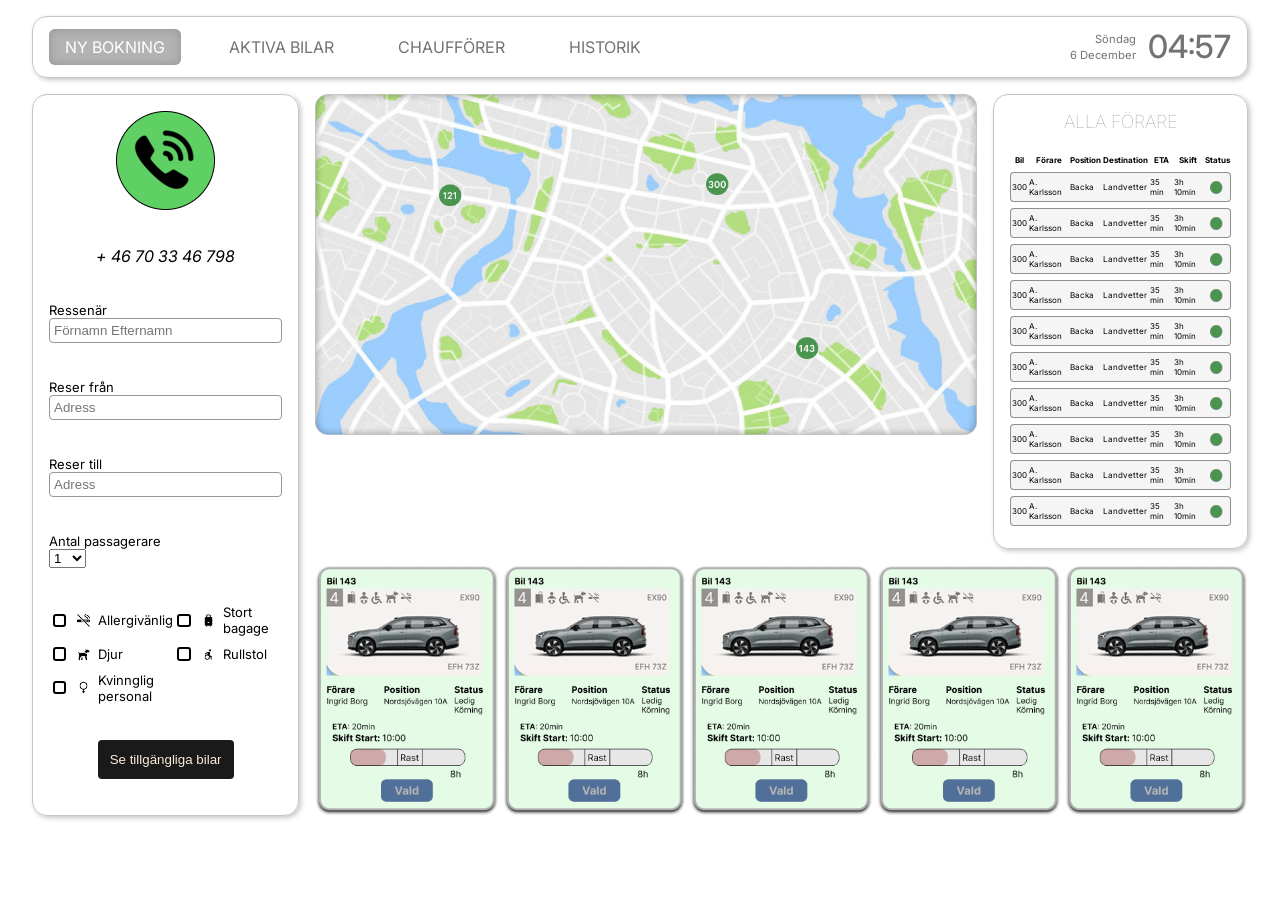
==== index.html @ ae2ad1db "first commit" ====
<!DOCTYPE html>
<html lang="sv">


<head>
    <meta charset="UTF-8">
    <meta name="viewport" content="width=device-width, initial-scale=1.0">

    <script src="script.js" defer></script>
    <link rel="stylesheet" href="style.css">
    <link href="https://fonts.googleapis.com/css2?family=Inter:wght@400;600&display=swap" rel="stylesheet">

    <title>Lion Taxi</title>
</head>

<body>

    <div id="menu-bar" class="box--small">
        <div class="sites">
            <a href="index.html" class="button-active">Ny bokning</a>
            <a href="???.html" class="button">Aktiva bilar</a>
            <a href="???.html" class="button">Chaufförer</a>
            <a href="???.html" class="button">Historik</a>
        </div>
        <div id="date-and-time">
            <div id="date-block">
                <div id="day"></div>
                <div id="date"></div>
            </div>
            <div id="clock"></div>
        </div>
    </div>
    <div id="site">
        <div id="form" class="box">
            <img src="assets/Frame 48.png">
            <i>+ 46 70 33 46 798</i>
            <label>Ressenär <input type="text" name="name" placeholder="Förnamn Efternamn"></label>
            <label>Reser från <input type="text" name="name" placeholder="Adress"></label>
            <label>Reser till <input type="text" name="name" placeholder="Adress"></label>

            <label>
                Antal passagerare<br>
                <select name="nr of passangers">
                    <option value="1">1</option>
                    <option value="2">2</option>
                    <option value="3">3</option>
                    <option value="4">4</option>
                    <option value="5">5</option>
                    <option value="6">6</option>
                    <option value="7">7</option>
                    <option value="8">8</option>
                    <option value="9">9</option>
                    <option value="10">10</option>
                </select>
            </label>

            <div class="checkbox-group">

                <label>
                    <input type="checkbox" name="preferences" value="allergie-friendly">
                    <img src="assets/No Smoking.png">Allergivänlig
                </label>

                <label>
                    <input type="checkbox" name="preferences" value="large-carry-on">
                    <img src="assets/Carry On Bag.png">Stort bagage
                </label>

                <label>
                    <input type="checkbox" name="preferences" value="animal-friendly">
                    <img src="assets/Dog.png">Djur
                </label>

                <label>
                    <input type="checkbox" name="preferences" value="assistive-technology">
                    <img src="assets/Assistive Technology.png">Rullstol
                </label>

                <label>
                    <input type="checkbox" name="preferences" value="female-staff">
                    <img src="assets/Female.png"> Kvinnglig personal
                </label>

            </div>

            <input type="submit" value="Se tillgängliga bilar">

        </div>
        <div id="info">
            <div id="map-and-all-drivers">
                <picture id="map"><img src="assets/Frame 106.png"></picture>
                <div id="all-drivers" class="box">
                    <h1>Alla förare</h1>
                    <table>
                        <tr>
                            <th>Bil</th>
                            <th>Förare</th>
                            <th>Position</th>
                            <th>Destination</th>
                            <th>ETA</th>
                            <th>Skift</th>
                            <th>Status</th>
                        </tr>
                        <tr>
                            <td>300</td>
                            <td>A. Karlsson</td>
                            <td>Backa</td>
                            <td>Landvetter</td>
                            <td>35 min</td>
                            <td>3h 10min</td>
                            <td><img src="assets/Ellipse 1.png"></td>
                        </tr>
                        <tr>
                            <td>300</td>
                            <td>A. Karlsson</td>
                            <td>Backa</td>
                            <td>Landvetter</td>
                            <td>35 min</td>
                            <td>3h 10min</td>
                            <td><img src="assets/Ellipse 1.png"></td>
                        </tr>
                        <tr>
                            <td>300</td>
                            <td>A. Karlsson</td>
                            <td>Backa</td>
                            <td>Landvetter</td>
                            <td>35 min</td>
                            <td>3h 10min</td>
                            <td><img src="assets/Ellipse 1.png"></td>
                        </tr>
                        <tr>
                            <td>300</td>
                            <td>A. Karlsson</td>
                            <td>Backa</td>
                            <td>Landvetter</td>
                            <td>35 min</td>
                            <td>3h 10min</td>
                            <td><img src="assets/Ellipse 1.png"></td>
                        </tr>
                        <tr>
                            <td>300</td>
                            <td>A. Karlsson</td>
                            <td>Backa</td>
                            <td>Landvetter</td>
                            <td>35 min</td>
                            <td>3h 10min</td>
                            <td><img src="assets/Ellipse 1.png"></td>
                        </tr>
                        <tr>
                            <td>300</td>
                            <td>A. Karlsson</td>
                            <td>Backa</td>
                            <td>Landvetter</td>
                            <td>35 min</td>
                            <td>3h 10min</td>
                            <td><img src="assets/Ellipse 1.png"></td>
                        </tr>
                        <tr>
                            <td>300</td>
                            <td>A. Karlsson</td>
                            <td>Backa</td>
                            <td>Landvetter</td>
                            <td>35 min</td>
                            <td>3h 10min</td>
                            <td><img src="assets/Ellipse 1.png"></td>
                        </tr>
                        <tr>
                            <td>300</td>
                            <td>A. Karlsson</td>
                            <td>Backa</td>
                            <td>Landvetter</td>
                            <td>35 min</td>
                            <td>3h 10min</td>
                            <td><img src="assets/Ellipse 1.png"></td>
                        </tr>
                        <tr>
                            <td>300</td>
                            <td>A. Karlsson</td>
                            <td>Backa</td>
                            <td>Landvetter</td>
                            <td>35 min</td>
                            <td>3h 10min</td>
                            <td><img src="assets/Ellipse 1.png"></td>
                        </tr>
                        <tr>
                            <td>300</td>
                            <td>A. Karlsson</td>
                            <td>Backa</td>
                            <td>Landvetter</td>
                            <td>35 min</td>
                            <td>3h 10min</td>
                            <td><img src="assets/Ellipse 1.png"></td>
                        </tr>
                    </table>
                </div>
            </div>
            <div id="drivers"><img src="assets/orginal.png">
                <img src="assets/orginal.png">
                <img src="assets/orginal.png">
                <img src="assets/orginal.png">
                <img src="assets/orginal.png">
            </div>
        </div>
    </div>

</body>
---- style.css ----
html {
    font-family: 'inter';
}

body {
    margin: 1rem 2rem;
    display: flex;
    flex-direction: column;
    gap: 1rem;
}

* {
    box-sizing: border-box;
}

.box {
    display: flex;
    gap: 1rem;
    padding: 1rem;
    align-items: flex-start;
    border: 1px solid rgb(198, 198, 198);
    border-radius: 15px;
    box-shadow: 2px 2px 5px rgb(198, 198, 198);
}

.box--small {
    display: flex;
    gap: 1rem;
    padding: 0.5rem 1rem;
    align-items: flex-start;
    border: 1px solid rgb(198, 198, 198);
    border-radius: 15px;
    box-shadow: 2px 2px 5px rgb(198, 198, 198);
}

#menu-bar {
    display: flex;
    justify-content: space-between;
    align-items: center;
    padding: 0.75rem 1rem;
    gap: 1rem;
}


#date-and-time {
    display: flex;
    align-items: center;
    gap: 0.35rem;
    margin-left: auto;
    white-space: nowrap;
}

#date-block {
    display: flex;
    flex-direction: column;
    align-items: flex-end;
    justify-content: center;
    line-height: 1.1;
    gap:0.2rem;
}

#day,
#date {
    font-size: 0.7rem;
    color: rgb(115, 115, 115);
    margin: 0;
    padding: 0;
}

#clock {
    font-size: 2rem;
    line-height: 1;
    font-weight: 500;
    color: rgb(115, 115, 115);
    margin-left: 0.4rem;
}

.sites {
    display: flex;
    gap: 2rem;
}

.sites a {
    text-decoration: none;
    color: rgb(115, 115, 115);
    text-transform: uppercase;
}

.sites a.button-active {
    color: #ffffff;
}

.button {
    display: inline-block;
    /* viktigt */
    padding: 0.5rem 1rem;
    border-radius: 6px;
    background: #ffffff;
}

.button-active {
    display: inline-block;
    /* viktigt */
    padding: 0.5rem 1rem;
    border-radius: 6px;
    background: #B3B3B3;
    box-shadow: inset 0 0 10px rgba(115, 115, 115, 0.51);
}

.button-active:hover,
.button:hover {
    background: #ddd;
}

.button-active:active,
.button:active {
    transform: scale(0.98);
}



h1 {
    text-transform: uppercase;
    font-weight: lighter;
    font-size: large;
    color: rgb(150, 150, 150);
}

#site {
    display: flex;
    gap: 1rem;
    align-items: stretch;
}

#form {
    flex: 1;
    justify-content: center;
    display: grid;
    min-width: 0;
}

#form img,
#form i,
#form input[type="submit"] {
    justify-self: center;
}

#form input[type="text"] {
    width: 100%;
    border-radius: 4px;
    border: 1px solid rgb(150, 150, 150);
    padding: 0.25rem;
}

#form input[type="submit"] {
    width: max-content;
    padding: 0.75rem;
    border-radius: 4px;
    border: 0;
    background-color: rgb(26, 26, 26);
    color: antiquewhite;
}

#form label {

    font-size: small;
}

.checkbox-group {
    display: grid;
    grid-template-columns: 1fr 1fr;
    /* two columns */
    gap: 0.5rem 0rem;
    /* row gap / column gap */
    border: 0;
    padding: 0;
    margin: 0;
    min-inline-size: 0;
}

.checkbox-group label {
    display: flex;
    align-items: center;
    gap: 0.5rem;
    margin: 0;
    font-size: small;
}

.checkbox-group label img {
    height: 1em;
    width: auto;
    display: block;
}

.checkbox-group input[type="checkbox"] {
    appearance: none;
    flex: 0 0 1em;
    width: 1em;
    height: 1em;
    border: 2px solid black;
    border-radius: 3px;
    background: white;
    cursor: pointer;
    display: inline-grid;
    place-content: center;
}

/* hover (okryssad) */
.checkbox-group input[type="checkbox"]:hover {
    background: lightgrey;
}

/* ikryssad */
.checkbox-group input[type="checkbox"]:checked {
    background: white;
    border: 2px solid black;
}

/* hover + ikryssad */
.checkbox-group input[type="checkbox"]:checked:hover {
    background: lightgrey;
}

/* själva bocken */
.checkbox-group input[type="checkbox"]::before {
    content: "";
    width: 0.60em;
    height: 0.60em;
    transform: scale(0);
    transition: transform 0.1s ease-in-out;
    background: black;
    clip-path: polygon(14% 44%, 0 65%, 50% 100%,
            100% 16%, 80% 0, 43% 62%);
}

/* visa bocken när checked */
.checkbox-group input[type="checkbox"]:checked::before {
    transform: scale(1);
}

#info {
    flex: 4;
    min-width: 0;
    display: flex;
    flex-direction: column;
    gap: 1rem;
}

#map-and-all-drivers {
    display: flex;
    gap: 1rem;
    min-width: 0;
}

#map {
    flex: 3;
    min-width: 0;
}

#map img {
    display: block;
    width: 100%;
    height: auto;
}

#all-drivers {
    flex: 1;
    min-width: 0;
    display: grid;
}

#all-drivers h1 {
    justify-self: center;
    margin: 0;
}

table {
    font-size: 8px;
    border-spacing: 0 6px;
    margin-top: 0;
    margin-bottom: 0;
}

td:first-child {
    border-left: 1px solid rgb(144, 144, 144);
    border-top-left-radius: 4px;
    border-bottom-left-radius: 4px;
}

td:last-child {
    border-right: 1px solid rgb(144, 144, 144);
    border-top-right-radius: 4px;
    border-bottom-right-radius: 4px;
}

td {
    border-top: 1px solid rgb(144, 144, 144);
    border-bottom: 1px solid rgb(144, 144, 144);
    background-color: rgb(245, 245, 245);
    padding-top: 0.25rem;
    padding-bottom: 0.25rem;
}

td img {
    display: block;
    margin: 0 auto;
}

#drivers {
    display: grid;
    grid-template-columns: repeat(5, 1fr);
    gap: 0.25rem;
}

#drivers img {
    width: 100%;
    height: auto;
    display: block;
}

@media (max-width: 1200px) {
    .checkbox-group {
        grid-template-columns: 1fr;
    }
}
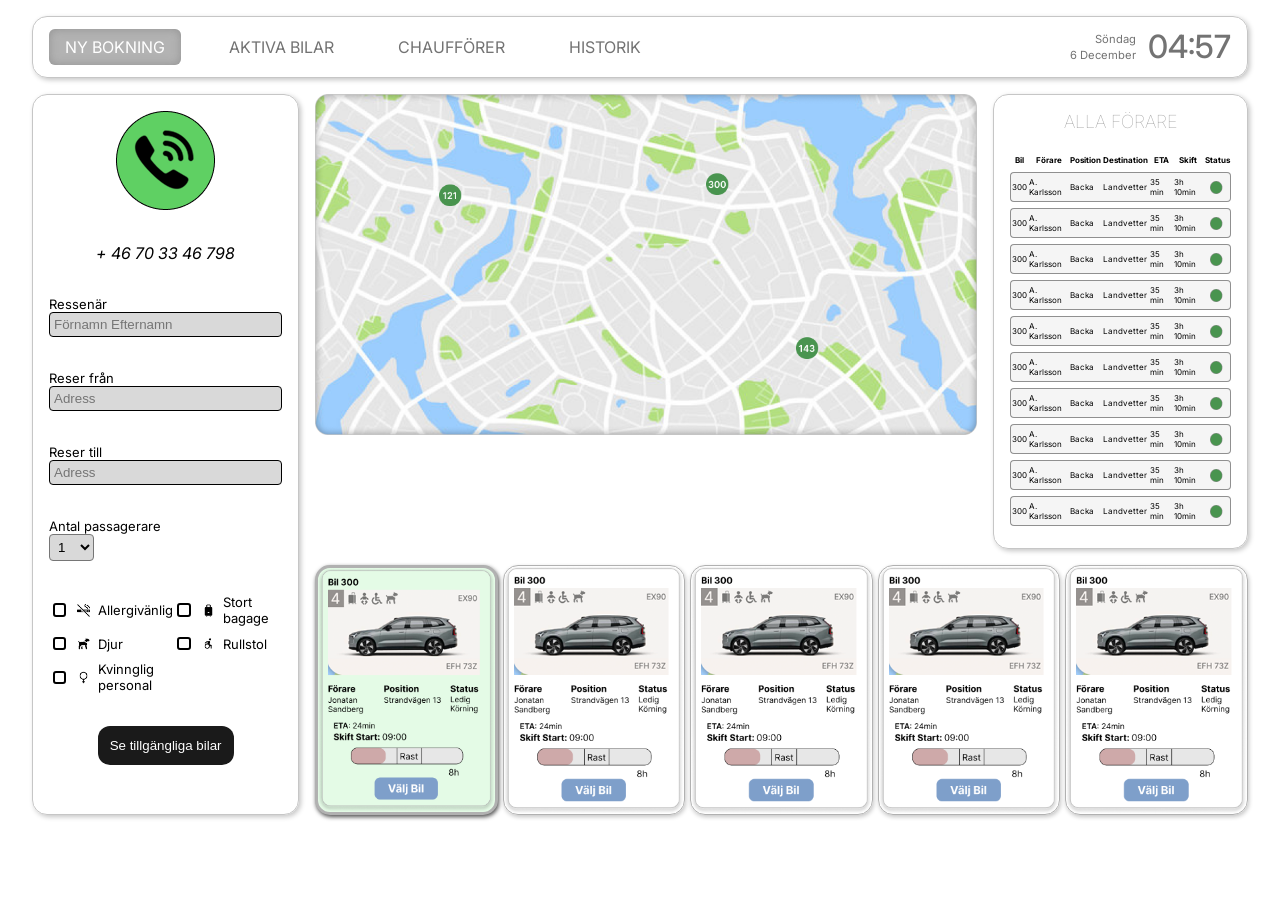
==== commit f7fcd803: "small changes" ====
--- a/index.html
+++ b/index.html
@@ -194,11 +194,12 @@
                     </table>
                 </div>
             </div>
-            <div id="drivers"><img src="assets/orginal.png">
-                <img src="assets/orginal.png">
-                <img src="assets/orginal.png">
-                <img src="assets/orginal.png">
-                <img src="assets/orginal.png">
+            <div id="drivers">
+                <div class="box--car--selected"><img src="assets/Frame 68.png"></div>
+                <div class="box--car"><img src="assets/Frame 68.png"></div>
+                <div class="box--car"><img src="assets/Frame 68.png"></div>
+                <div class="box--car"><img src="assets/Frame 68.png"></div>
+                <div class="box--car"><img src="assets/Frame 68.png"></div>
             </div>
         </div>
     </div>
--- a/style.css
+++ b/style.css
@@ -31,6 +31,31 @@
     border: 1px solid rgb(198, 198, 198);
     border-radius: 15px;
     box-shadow: 2px 2px 5px rgb(198, 198, 198);
+}
+
+.box--car {
+        display: flex;
+    gap: 1rem;
+    border:1px solid rgb(177, 177, 177);
+    border-radius: 15px;
+        box-shadow: 1px 2px 4px rgb(198, 198, 198);
+}
+
+.box--car:hover {
+        display: flex;
+    gap: 1rem;
+    border:1px solid rgb(177, 177, 177);
+    border-radius: 15px;
+        box-shadow: 1px 2px 4px rgb(78, 78, 78);
+}
+
+.box--car--selected {
+            display: flex;
+    gap: 1rem;
+    border:3px solid rgb(177, 177, 177);
+    border-radius: 15px;
+    background-color: rgba(228, 251, 230, 1);
+        box-shadow: 1px 2px 4px rgb(78, 78, 78);
 }
 
 #menu-bar {
@@ -137,7 +162,15 @@
     justify-content: center;
     display: grid;
     min-width: 0;
-}
+    gap: 0rem;
+    align-items: flex-start;
+}
+
+#form > * {
+    margin: 0;
+}
+
+
 
 #form img,
 #form i,
@@ -148,30 +181,34 @@
 #form input[type="text"] {
     width: 100%;
     border-radius: 4px;
-    border: 1px solid rgb(150, 150, 150);
+    border: 1px solid rgb(0, 0, 0);
     padding: 0.25rem;
+    background-color: rgba(217, 217, 217, 1);
 }
 
 #form input[type="submit"] {
     width: max-content;
     padding: 0.75rem;
-    border-radius: 4px;
+    border-radius: 12px;
     border: 0;
     background-color: rgb(26, 26, 26);
-    color: antiquewhite;
+    color: rgb(255, 255, 255);
 }
 
 #form label {
-
     font-size: small;
+}
+
+#form label select {
+    background-color: rgba(217, 217, 217, 1);
+    border-radius: 4px;
+    padding: 0.25rem;
 }
 
 .checkbox-group {
     display: grid;
-    grid-template-columns: 1fr 1fr;
-    /* two columns */
-    gap: 0.5rem 0rem;
-    /* row gap / column gap */
+    grid-template-columns: 1fr 1fr;   /* two columns */
+    gap: 0.5rem 0rem;    /* row gap / column gap */
     border: 0;
     padding: 0;
     margin: 0;
@@ -205,23 +242,19 @@
     place-content: center;
 }
 
-/* hover (okryssad) */
 .checkbox-group input[type="checkbox"]:hover {
     background: lightgrey;
 }
 
-/* ikryssad */
 .checkbox-group input[type="checkbox"]:checked {
     background: white;
     border: 2px solid black;
 }
 
-/* hover + ikryssad */
 .checkbox-group input[type="checkbox"]:checked:hover {
     background: lightgrey;
 }
 
-/* själva bocken */
 .checkbox-group input[type="checkbox"]::before {
     content: "";
     width: 0.60em;
@@ -233,7 +266,6 @@
             100% 16%, 80% 0, 43% 62%);
 }
 
-/* visa bocken när checked */
 .checkbox-group input[type="checkbox"]:checked::before {
     transform: scale(1);
 }
@@ -309,7 +341,9 @@
 #drivers {
     display: grid;
     grid-template-columns: repeat(5, 1fr);
-    gap: 0.25rem;
+    gap: 0.3rem;
+    margin: 0;
+    
 }
 
 #drivers img {
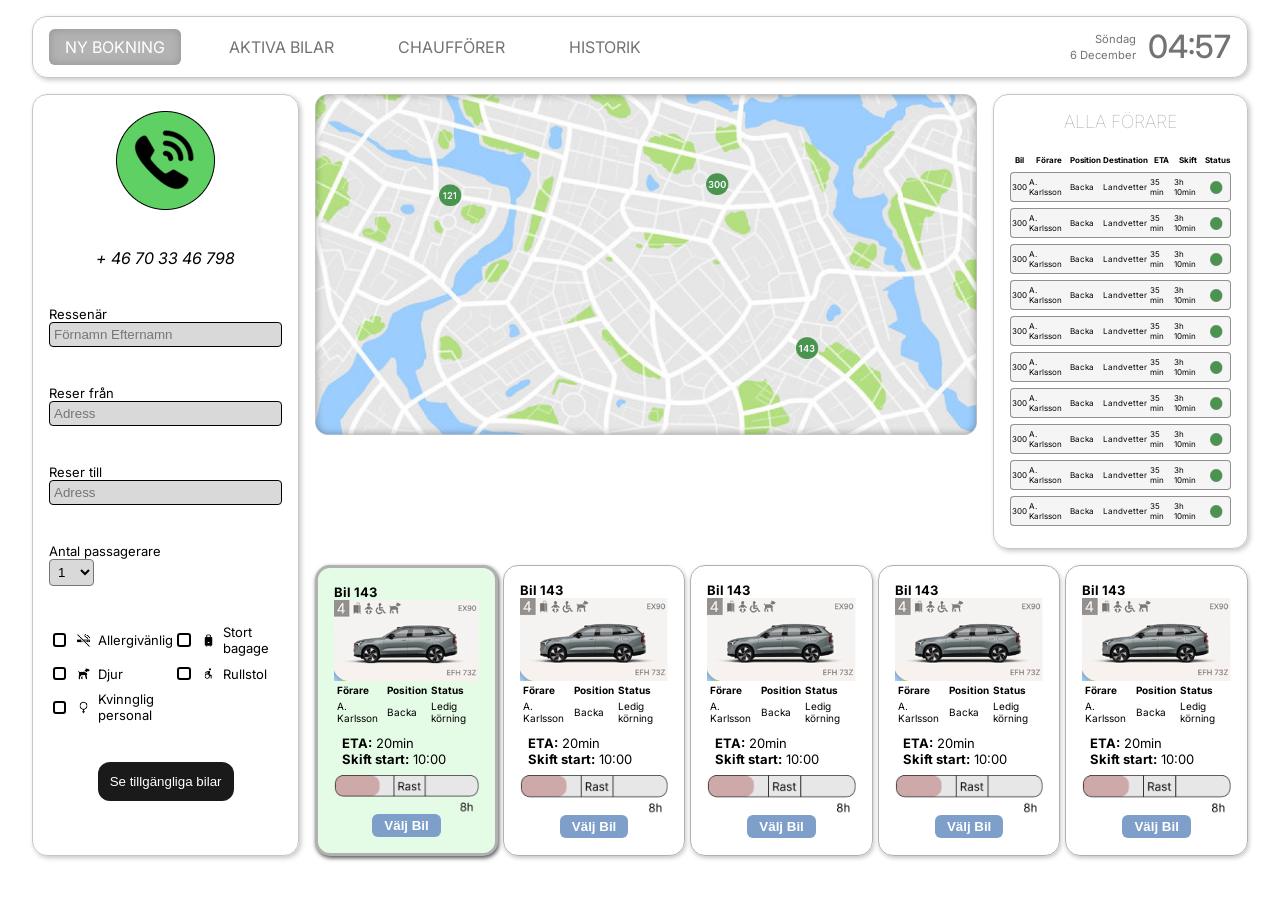
==== commit 15cff04f: "first almost good looking commit" ====
--- a/index.html
+++ b/index.html
@@ -34,9 +34,9 @@
         <div id="form" class="box">
             <img src="assets/Frame 48.png">
             <i>+ 46 70 33 46 798</i>
-            <label>Ressenär <input type="text" name="name" placeholder="Förnamn Efternamn"></label>
-            <label>Reser från <input type="text" name="name" placeholder="Adress"></label>
-            <label>Reser till <input type="text" name="name" placeholder="Adress"></label>
+            <label>Ressenär<br> <input type="text" name="name" placeholder="Förnamn Efternamn"></label>
+            <label>Reser från<br> <input type="text" name="name" placeholder="Adress"></label>
+            <label>Reser till<br> <input type="text" name="name" placeholder="Adress"></label>
 
             <label>
                 Antal passagerare<br>
@@ -195,11 +195,128 @@
                 </div>
             </div>
             <div id="drivers">
-                <div class="box--car--selected"><img src="assets/Frame 68.png"></div>
-                <div class="box--car"><img src="assets/Frame 68.png"></div>
-                <div class="box--car"><img src="assets/Frame 68.png"></div>
-                <div class="box--car"><img src="assets/Frame 68.png"></div>
-                <div class="box--car"><img src="assets/Frame 68.png"></div>
+                <div class="box--car--selected">
+
+                    <p><b>Bil 143</b></p>
+                    <img src="assets/Vector.png">
+                    <table>
+                        <tr>
+
+                            <th>Förare</th>
+                            <th>Position</th>
+                            <th>Status</th>
+                        </tr>
+                        <tr>
+
+                            <td>A. Karlsson</td>
+                            <td>Backa</td>
+                            <td>Ledig körning</td>
+                        </tr>
+                    </table>
+                    <div class="driver-info">
+                        <p><b>ETA:</b> 20min</p>
+                        <p><b>Skift start:</b> 10:00</p>
+                    </div>
+                    <img src="assets/Frame 88.png">
+                    <input type="submit" value="Välj Bil">
+                </div>
+                <div class="box--car">
+                    <p><b>Bil 143</b></p>
+                    <img src="assets/Vector.png">
+                    <table>
+                        <tr>
+
+                            <th>Förare</th>
+                            <th>Position</th>
+                            <th>Status</th>
+                        </tr>
+                        <tr>
+
+                            <td>A. Karlsson</td>
+                            <td>Backa</td>
+                            <td>Ledig körning</td>
+                        </tr>
+                    </table>
+                    <div class="driver-info">
+                        <p><b>ETA:</b> 20min</p>
+                        <p><b>Skift start:</b> 10:00</p>
+                    </div>
+                    <img src="assets/Frame 88.png">
+                    <input type="submit" value="Välj Bil">
+
+                </div>
+                <div class="box--car">
+                    <p><b>Bil 143</b></p>
+                    <img src="assets/Vector.png">
+                    <table>
+                        <tr>
+
+                            <th>Förare</th>
+                            <th>Position</th>
+                            <th>Status</th>
+                        </tr>
+                        <tr>
+
+                            <td>A. Karlsson</td>
+                            <td>Backa</td>
+                            <td>Ledig körning</td>
+                        </tr>
+                    </table>
+                    <div class="driver-info">
+                        <p><b>ETA:</b> 20min</p>
+                        <p><b>Skift start:</b> 10:00</p>
+                    </div>
+                    <img src="assets/Frame 88.png">
+                    <input type="submit" value="Välj Bil">
+                </div>
+                <div class="box--car">
+                    <p><b>Bil 143</b></p>
+                    <img src="assets/Vector.png">
+                    <table>
+                        <tr>
+
+                            <th>Förare</th>
+                            <th>Position</th>
+                            <th>Status</th>
+                        </tr>
+                        <tr>
+
+                            <td>A. Karlsson</td>
+                            <td>Backa</td>
+                            <td>Ledig körning</td>
+                        </tr>
+                    </table>
+                    <div class="driver-info">
+                        <p><b>ETA:</b> 20min</p>
+                        <p><b>Skift start:</b> 10:00</p>
+                    </div>
+                    <img src="assets/Frame 88.png">
+                    <input type="submit" value="Välj Bil">
+                </div>
+                <div class="box--car">
+                    <p><b>Bil 143</b></p>
+                    <img src="assets/Vector.png">
+                    <table>
+                        <tr>
+
+                            <th>Förare</th>
+                            <th>Position</th>
+                            <th>Status</th>
+                        </tr>
+                        <tr>
+
+                            <td>A. Karlsson</td>
+                            <td>Backa</td>
+                            <td>Ledig körning</td>
+                        </tr>
+                    </table>
+                    <div class="driver-info">
+                        <p><b>ETA:</b> 20min</p>
+                        <p><b>Skift start:</b> 10:00</p>
+                    </div>
+                    <img src="assets/Frame 88.png">
+                    <input type="submit" value="Välj Bil">
+                </div>
             </div>
         </div>
     </div>
--- a/style.css
+++ b/style.css
@@ -34,26 +34,26 @@
 }
 
 .box--car {
-        display: flex;
-    gap: 1rem;
+    display: flex;
+     flex-direction: column;
+         gap: 0rem;
+    padding: 1rem;
     border:1px solid rgb(177, 177, 177);
     border-radius: 15px;
-        box-shadow: 1px 2px 4px rgb(198, 198, 198);
+    box-shadow: 1px 2px 4px rgb(198, 198, 198);
 }
 
 .box--car:hover {
-        display: flex;
-    gap: 1rem;
-    border:1px solid rgb(177, 177, 177);
-    border-radius: 15px;
         box-shadow: 1px 2px 4px rgb(78, 78, 78);
 }
 
 .box--car--selected {
-            display: flex;
-    gap: 1rem;
+     display: flex;
+     flex-direction: column;
+         gap: 0rem;
+    padding: 1rem;
     border:3px solid rgb(177, 177, 177);
-    border-radius: 15px;
+     border-radius: 15px;
     background-color: rgba(228, 251, 230, 1);
         box-shadow: 1px 2px 4px rgb(78, 78, 78);
 }
@@ -164,13 +164,8 @@
     min-width: 0;
     gap: 0rem;
     align-items: flex-start;
-}
-
-#form > * {
-    margin: 0;
-}
-
-
+    margin: 0;
+}
 
 #form img,
 #form i,
@@ -193,6 +188,14 @@
     border: 0;
     background-color: rgb(26, 26, 26);
     color: rgb(255, 255, 255);
+}
+
+#form input[type="submit"]:hover {
+    color: rgb(195, 195, 195);
+}
+
+#form br {
+    margin-bottom: 0.25rem;
 }
 
 #form label {
@@ -306,26 +309,26 @@
     margin: 0;
 }
 
-table {
+#all-drivers table {
     font-size: 8px;
     border-spacing: 0 6px;
     margin-top: 0;
     margin-bottom: 0;
 }
 
-td:first-child {
+#all-drivers td:first-child {
     border-left: 1px solid rgb(144, 144, 144);
     border-top-left-radius: 4px;
     border-bottom-left-radius: 4px;
 }
 
-td:last-child {
+#all-drivers td:last-child {
     border-right: 1px solid rgb(144, 144, 144);
     border-top-right-radius: 4px;
     border-bottom-right-radius: 4px;
 }
 
-td {
+#all-drivers td {
     border-top: 1px solid rgb(144, 144, 144);
     border-bottom: 1px solid rgb(144, 144, 144);
     background-color: rgb(245, 245, 245);
@@ -333,7 +336,7 @@
     padding-bottom: 0.25rem;
 }
 
-td img {
+#all-drivers td img {
     display: block;
     margin: 0 auto;
 }
@@ -343,13 +346,40 @@
     grid-template-columns: repeat(5, 1fr);
     gap: 0.3rem;
     margin: 0;
-    
+    font-size: small;
 }
 
 #drivers img {
     width: 100%;
     height: auto;
     display: block;
+}
+
+#drivers p {
+    margin: 0;
+}
+
+#drivers table {
+    font-size: x-small;
+    text-align: left;
+}
+
+.driver-info {
+ margin: 0.5rem;
+}
+
+#drivers input[type="submit"] {
+width: max-content;
+align-self: center;
+padding-top: 0.25rem;
+padding-bottom: 0.25rem;
+padding-left: 0.75rem;
+padding-right: 0.75rem;
+border: 0;
+border-radius: 6px;
+background-color: rgba(126, 159, 202, 1);
+color: #ffffff;
+font-weight: bold;
 }
 
 @media (max-width: 1200px) {
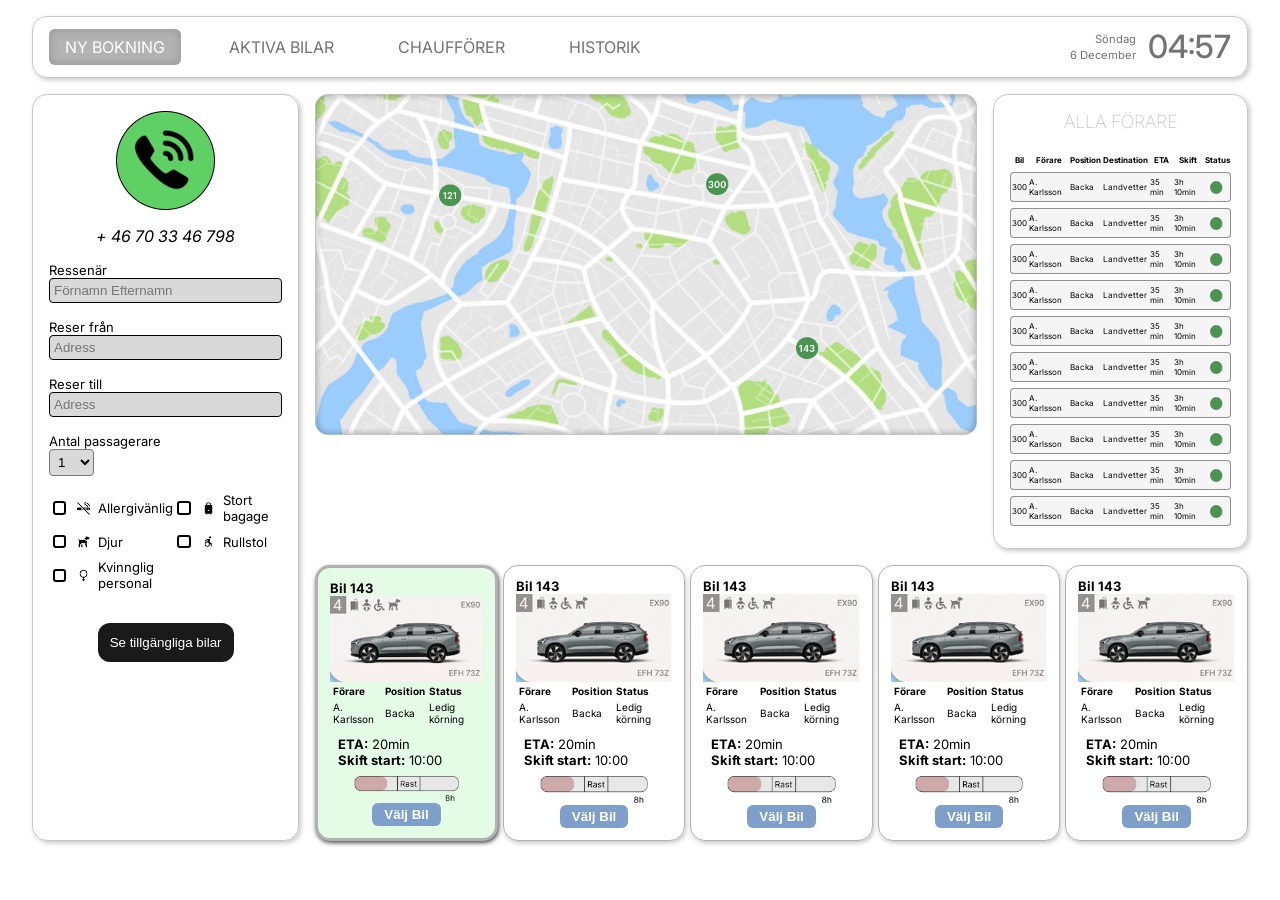
==== commit b6a50c3e: "CSS done?" ====
--- a/index.html
+++ b/index.html
@@ -33,7 +33,7 @@
     <div id="site">
         <div id="form" class="box">
             <img src="assets/Frame 48.png">
-            <i>+ 46 70 33 46 798</i>
+            <p><i>+ 46 70 33 46 798</i></p>
             <label>Ressenär<br> <input type="text" name="name" placeholder="Förnamn Efternamn"></label>
             <label>Reser från<br> <input type="text" name="name" placeholder="Adress"></label>
             <label>Reser till<br> <input type="text" name="name" placeholder="Adress"></label>
@@ -217,7 +217,7 @@
                         <p><b>ETA:</b> 20min</p>
                         <p><b>Skift start:</b> 10:00</p>
                     </div>
-                    <img src="assets/Frame 88.png">
+                    <div class="work-load"><img src="assets/Frame 88.png"></div>
                     <input type="submit" value="Välj Bil">
                 </div>
                 <div class="box--car">
@@ -241,7 +241,7 @@
                         <p><b>ETA:</b> 20min</p>
                         <p><b>Skift start:</b> 10:00</p>
                     </div>
-                    <img src="assets/Frame 88.png">
+                    <div class="work-load"><img src="assets/Frame 88.png"></div>
                     <input type="submit" value="Välj Bil">
 
                 </div>
@@ -266,7 +266,7 @@
                         <p><b>ETA:</b> 20min</p>
                         <p><b>Skift start:</b> 10:00</p>
                     </div>
-                    <img src="assets/Frame 88.png">
+                    <div class="work-load"><img src="assets/Frame 88.png"></div>
                     <input type="submit" value="Välj Bil">
                 </div>
                 <div class="box--car">
@@ -290,7 +290,7 @@
                         <p><b>ETA:</b> 20min</p>
                         <p><b>Skift start:</b> 10:00</p>
                     </div>
-                    <img src="assets/Frame 88.png">
+                    <div class="work-load"><img src="assets/Frame 88.png"></div>
                     <input type="submit" value="Välj Bil">
                 </div>
                 <div class="box--car">
@@ -314,7 +314,7 @@
                         <p><b>ETA:</b> 20min</p>
                         <p><b>Skift start:</b> 10:00</p>
                     </div>
-                    <img src="assets/Frame 88.png">
+                    <div class="work-load"><img src="assets/Frame 88.png"></div>
                     <input type="submit" value="Välj Bil">
                 </div>
             </div>
--- a/style.css
+++ b/style.css
@@ -37,7 +37,7 @@
     display: flex;
      flex-direction: column;
          gap: 0rem;
-    padding: 1rem;
+    padding: 0.75rem;
     border:1px solid rgb(177, 177, 177);
     border-radius: 15px;
     box-shadow: 1px 2px 4px rgb(198, 198, 198);
@@ -51,7 +51,7 @@
      display: flex;
      flex-direction: column;
          gap: 0rem;
-    padding: 1rem;
+    padding: 0.75rem;
     border:3px solid rgb(177, 177, 177);
      border-radius: 15px;
     background-color: rgba(228, 251, 230, 1);
@@ -159,18 +159,24 @@
 
 #form {
     flex: 1;
-    justify-content: center;
+ 
     display: grid;
     min-width: 0;
-    gap: 0rem;
+    gap: 1rem;
     align-items: flex-start;
     margin: 0;
-}
+    align-content: start;
+}
+
 
 #form img,
-#form i,
+#form p,
 #form input[type="submit"] {
     justify-self: center;
+}
+
+#form p {
+    margin: 0;
 }
 
 #form input[type="text"] {
@@ -188,6 +194,7 @@
     border: 0;
     background-color: rgb(26, 26, 26);
     color: rgb(255, 255, 255);
+    margin-top: 1rem;
 }
 
 #form input[type="submit"]:hover {
@@ -195,11 +202,14 @@
 }
 
 #form br {
+    margin-top: 0;
     margin-bottom: 0.25rem;
 }
 
 #form label {
     font-size: small;
+    margin-top: 0;
+    margin-bottom: 0rem;
 }
 
 #form label select {
@@ -382,6 +392,12 @@
 font-weight: bold;
 }
 
+.work-load {
+    margin-left: 1.5rem;
+    margin-right: 1.5rem;
+    margin-bottom: 0rem;
+}
+
 @media (max-width: 1200px) {
     .checkbox-group {
         grid-template-columns: 1fr;
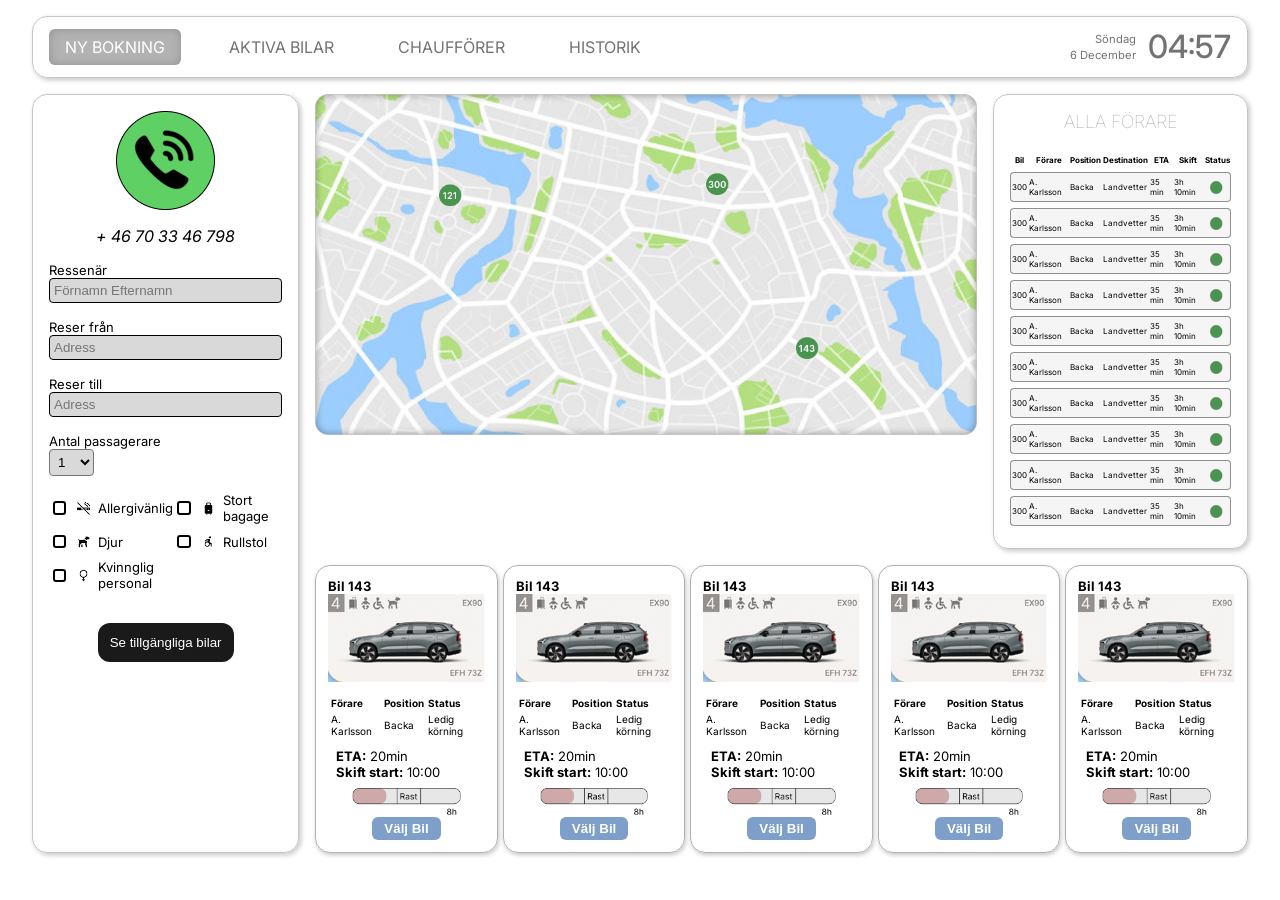
==== commit a092f6a1: "let's rock and roll!" ====
--- a/index.html
+++ b/index.html
@@ -15,7 +15,7 @@
 
 <body>
 
-    <div id="menu-bar" class="box--small">
+    <div id="menu-bar" class="box-small">
         <div class="sites">
             <a href="index.html" class="button-active">Ny bokning</a>
             <a href="???.html" class="button">Aktiva bilar</a>
@@ -195,105 +195,105 @@
                 </div>
             </div>
             <div id="drivers">
-                <div class="box--car--selected">
-
-                    <p><b>Bil 143</b></p>
-                    <img src="assets/Vector.png">
-                    <table>
-                        <tr>
-
-                            <th>Förare</th>
-                            <th>Position</th>
-                            <th>Status</th>
-                        </tr>
-                        <tr>
-
-                            <td>A. Karlsson</td>
-                            <td>Backa</td>
-                            <td>Ledig körning</td>
-                        </tr>
-                    </table>
-                    <div class="driver-info">
-                        <p><b>ETA:</b> 20min</p>
-                        <p><b>Skift start:</b> 10:00</p>
-                    </div>
-                    <div class="work-load"><img src="assets/Frame 88.png"></div>
-                    <input type="submit" value="Välj Bil">
-                </div>
-                <div class="box--car">
-                    <p><b>Bil 143</b></p>
-                    <img src="assets/Vector.png">
-                    <table>
-                        <tr>
-
-                            <th>Förare</th>
-                            <th>Position</th>
-                            <th>Status</th>
-                        </tr>
-                        <tr>
-
-                            <td>A. Karlsson</td>
-                            <td>Backa</td>
-                            <td>Ledig körning</td>
-                        </tr>
-                    </table>
-                    <div class="driver-info">
-                        <p><b>ETA:</b> 20min</p>
-                        <p><b>Skift start:</b> 10:00</p>
-                    </div>
-                    <div class="work-load"><img src="assets/Frame 88.png"></div>
-                    <input type="submit" value="Välj Bil">
-
-                </div>
-                <div class="box--car">
-                    <p><b>Bil 143</b></p>
-                    <img src="assets/Vector.png">
-                    <table>
-                        <tr>
-
-                            <th>Förare</th>
-                            <th>Position</th>
-                            <th>Status</th>
-                        </tr>
-                        <tr>
-
-                            <td>A. Karlsson</td>
-                            <td>Backa</td>
-                            <td>Ledig körning</td>
-                        </tr>
-                    </table>
-                    <div class="driver-info">
-                        <p><b>ETA:</b> 20min</p>
-                        <p><b>Skift start:</b> 10:00</p>
-                    </div>
-                    <div class="work-load"><img src="assets/Frame 88.png"></div>
-                    <input type="submit" value="Välj Bil">
-                </div>
-                <div class="box--car">
-                    <p><b>Bil 143</b></p>
-                    <img src="assets/Vector.png">
-                    <table>
-                        <tr>
-
-                            <th>Förare</th>
-                            <th>Position</th>
-                            <th>Status</th>
-                        </tr>
-                        <tr>
-
-                            <td>A. Karlsson</td>
-                            <td>Backa</td>
-                            <td>Ledig körning</td>
-                        </tr>
-                    </table>
-                    <div class="driver-info">
-                        <p><b>ETA:</b> 20min</p>
-                        <p><b>Skift start:</b> 10:00</p>
-                    </div>
-                    <div class="work-load"><img src="assets/Frame 88.png"></div>
-                    <input type="submit" value="Välj Bil">
-                </div>
-                <div class="box--car">
+                <div class="box-car">
+
+                    <p><b>Bil 143</b></p>
+                    <img src="assets/Vector.png">
+                    <table>
+                        <tr>
+
+                            <th>Förare</th>
+                            <th>Position</th>
+                            <th>Status</th>
+                        </tr>
+                        <tr>
+
+                            <td>A. Karlsson</td>
+                            <td>Backa</td>
+                            <td>Ledig körning</td>
+                        </tr>
+                    </table>
+                    <div class="driver-info">
+                        <p><b>ETA:</b> 20min</p>
+                        <p><b>Skift start:</b> 10:00</p>
+                    </div>
+                    <div class="work-load"><img src="assets/Frame 88.png"></div>
+                    <input type="submit" value="Välj Bil">
+                </div>
+                <div class="box-car">
+                    <p><b>Bil 143</b></p>
+                    <img src="assets/Vector.png">
+                    <table>
+                        <tr>
+
+                            <th>Förare</th>
+                            <th>Position</th>
+                            <th>Status</th>
+                        </tr>
+                        <tr>
+
+                            <td>A. Karlsson</td>
+                            <td>Backa</td>
+                            <td>Ledig körning</td>
+                        </tr>
+                    </table>
+                    <div class="driver-info">
+                        <p><b>ETA:</b> 20min</p>
+                        <p><b>Skift start:</b> 10:00</p>
+                    </div>
+                    <div class="work-load"><img src="assets/Frame 88.png"></div>
+                    <input type="submit" value="Välj Bil">
+
+                </div>
+                <div class="box-car">
+                    <p><b>Bil 143</b></p>
+                    <img src="assets/Vector.png">
+                    <table>
+                        <tr>
+
+                            <th>Förare</th>
+                            <th>Position</th>
+                            <th>Status</th>
+                        </tr>
+                        <tr>
+
+                            <td>A. Karlsson</td>
+                            <td>Backa</td>
+                            <td>Ledig körning</td>
+                        </tr>
+                    </table>
+                    <div class="driver-info">
+                        <p><b>ETA:</b> 20min</p>
+                        <p><b>Skift start:</b> 10:00</p>
+                    </div>
+                    <div class="work-load"><img src="assets/Frame 88.png"></div>
+                    <input type="submit" value="Välj Bil">
+                </div>
+                <div class="box-car">
+                    <p><b>Bil 143</b></p>
+                    <img src="assets/Vector.png">
+                    <table>
+                        <tr>
+
+                            <th>Förare</th>
+                            <th>Position</th>
+                            <th>Status</th>
+                        </tr>
+                        <tr>
+
+                            <td>A. Karlsson</td>
+                            <td>Backa</td>
+                            <td>Ledig körning</td>
+                        </tr>
+                    </table>
+                    <div class="driver-info">
+                        <p><b>ETA:</b> 20min</p>
+                        <p><b>Skift start:</b> 10:00</p>
+                    </div>
+                    <div class="work-load"><img src="assets/Frame 88.png"></div>
+                    <input type="submit" value="Välj Bil">
+                </div>
+                <div class="box-car">
                     <p><b>Bil 143</b></p>
                     <img src="assets/Vector.png">
                     <table>
--- a/style.css
+++ b/style.css
@@ -7,10 +7,6 @@
     display: flex;
     flex-direction: column;
     gap: 1rem;
-}
-
-* {
-    box-sizing: border-box;
 }
 
 .box {
@@ -23,7 +19,7 @@
     box-shadow: 2px 2px 5px rgb(198, 198, 198);
 }
 
-.box--small {
+.box-small {
     display: flex;
     gap: 1rem;
     padding: 0.5rem 1rem;
@@ -33,29 +29,29 @@
     box-shadow: 2px 2px 5px rgb(198, 198, 198);
 }
 
-.box--car {
-    display: flex;
-     flex-direction: column;
-         gap: 0rem;
+.box-car {
+    display: flex;
+    flex-direction: column;
+    gap: 0rem;
     padding: 0.75rem;
-    border:1px solid rgb(177, 177, 177);
+    border: 1px solid rgb(177, 177, 177);
     border-radius: 15px;
     box-shadow: 1px 2px 4px rgb(198, 198, 198);
 }
 
-.box--car:hover {
-        box-shadow: 1px 2px 4px rgb(78, 78, 78);
-}
-
-.box--car--selected {
-     display: flex;
-     flex-direction: column;
-         gap: 0rem;
+.box-car:hover {
+    box-shadow: 1px 2px 4px rgb(78, 78, 78);
+}
+
+.box-car-selected {
+    display: flex;
+    flex-direction: column;
+    gap: 0rem;
     padding: 0.75rem;
-    border:3px solid rgb(177, 177, 177);
-     border-radius: 15px;
+    border: 3px solid rgb(177, 177, 177);
+    border-radius: 15px;
+    box-shadow: 1px 2px 4px rgb(78, 78, 78);
     background-color: rgba(228, 251, 230, 1);
-        box-shadow: 1px 2px 4px rgb(78, 78, 78);
 }
 
 #menu-bar {
@@ -81,7 +77,7 @@
     align-items: flex-end;
     justify-content: center;
     line-height: 1.1;
-    gap:0.2rem;
+    gap: 0.2rem;
 }
 
 #day,
@@ -159,7 +155,7 @@
 
 #form {
     flex: 1;
- 
+
     display: grid;
     min-width: 0;
     gap: 1rem;
@@ -181,10 +177,16 @@
 
 #form input[type="text"] {
     width: 100%;
+    box-sizing: border-box;
     border-radius: 4px;
     border: 1px solid rgb(0, 0, 0);
     padding: 0.25rem;
     background-color: rgba(217, 217, 217, 1);
+}
+
+#form input[type="text"]:active {
+ 
+    background-color: rgb(95, 27, 27);
 }
 
 #form input[type="submit"] {
@@ -220,8 +222,10 @@
 
 .checkbox-group {
     display: grid;
-    grid-template-columns: 1fr 1fr;   /* two columns */
-    gap: 0.5rem 0rem;    /* row gap / column gap */
+    grid-template-columns: 1fr 1fr;
+    /* two columns */
+    gap: 0.5rem 0rem;
+    /* row gap / column gap */
     border: 0;
     padding: 0;
     margin: 0;
@@ -369,27 +373,29 @@
     margin: 0;
 }
 
+
 #drivers table {
     font-size: x-small;
     text-align: left;
+    margin-top: 0.75rem;
 }
 
 .driver-info {
- margin: 0.5rem;
+    margin: 0.5rem;
 }
 
 #drivers input[type="submit"] {
-width: max-content;
-align-self: center;
-padding-top: 0.25rem;
-padding-bottom: 0.25rem;
-padding-left: 0.75rem;
-padding-right: 0.75rem;
-border: 0;
-border-radius: 6px;
-background-color: rgba(126, 159, 202, 1);
-color: #ffffff;
-font-weight: bold;
+    width: max-content;
+    align-self: center;
+    padding-top: 0.25rem;
+    padding-bottom: 0.25rem;
+    padding-left: 0.75rem;
+    padding-right: 0.75rem;
+    border: 0;
+    border-radius: 6px;
+    background-color: rgba(126, 159, 202, 1);
+    color: #ffffff;
+    font-weight: bold;
 }
 
 .work-load {
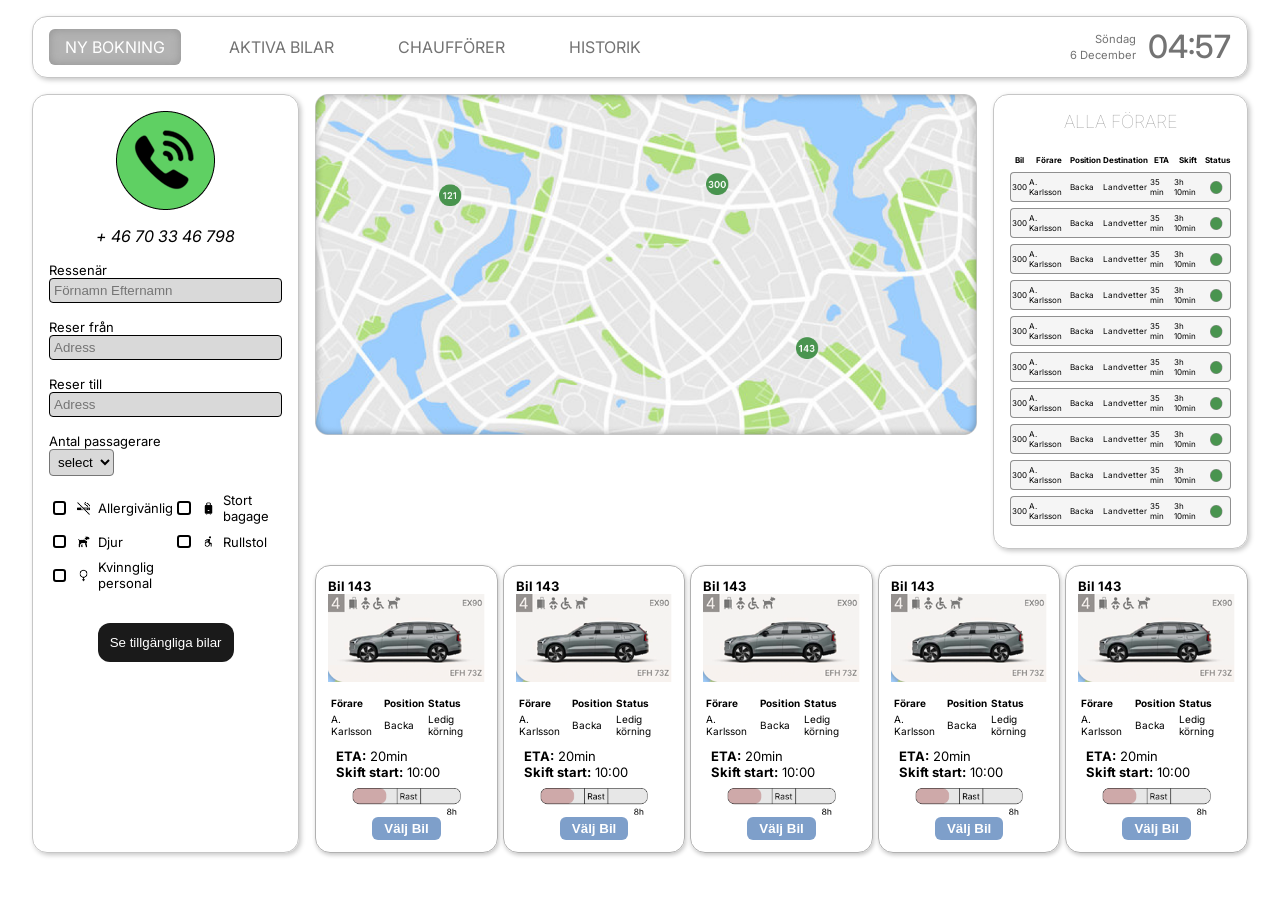
==== commit 98ac222f: "changes color of input och select button" ====
--- a/index.html
+++ b/index.html
@@ -40,7 +40,8 @@
 
             <label>
                 Antal passagerare<br>
-                <select name="nr of passangers">
+                <select name="nr of passengers" required>
+                    <option value="" disabled selected>select</option>
                     <option value="1">1</option>
                     <option value="2">2</option>
                     <option value="3">3</option>
--- a/style.css
+++ b/style.css
@@ -184,9 +184,9 @@
     background-color: rgba(217, 217, 217, 1);
 }
 
-#form input[type="text"]:active {
- 
-    background-color: rgb(95, 27, 27);
+#form input:-webkit-autofill:valid {
+    -webkit-box-shadow: 0 0 0 30px white inset !important;
+    transition: background-color 5000s ease-in-out 0s;
 }
 
 #form input[type="submit"] {
@@ -203,6 +203,7 @@
     color: rgb(195, 195, 195);
 }
 
+
 #form br {
     margin-top: 0;
     margin-bottom: 0.25rem;
@@ -218,6 +219,10 @@
     background-color: rgba(217, 217, 217, 1);
     border-radius: 4px;
     padding: 0.25rem;
+}
+
+#form label select:valid {
+    background-color: white;
 }
 
 .checkbox-group {
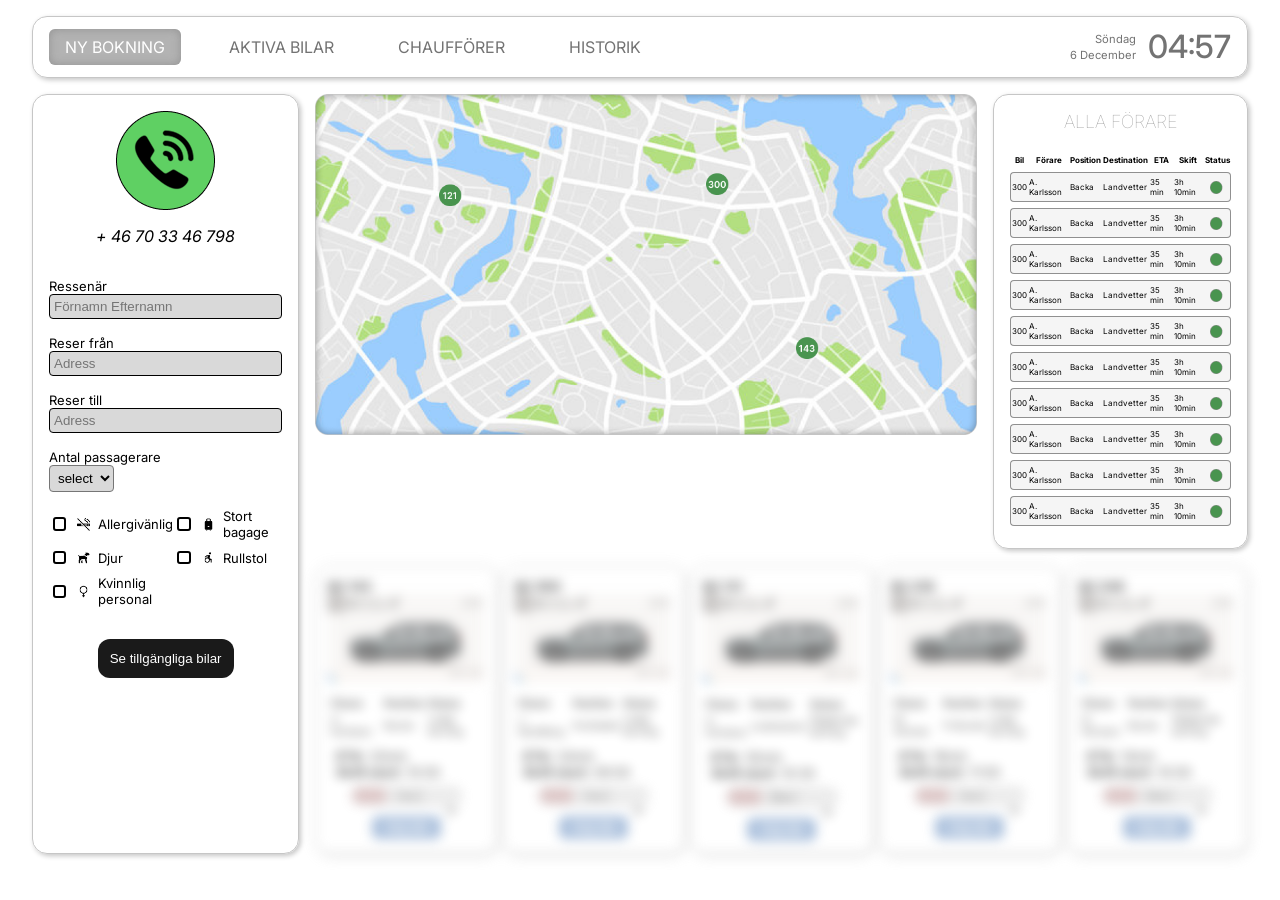
==== commit 62e8db47: "fixat?" ====
--- a/index.html
+++ b/index.html
@@ -1,15 +1,12 @@
 <!DOCTYPE html>
 <html lang="sv">
-
 
 <head>
     <meta charset="UTF-8">
     <meta name="viewport" content="width=device-width, initial-scale=1.0">
-
     <script src="script.js" defer></script>
     <link rel="stylesheet" href="style.css">
     <link href="https://fonts.googleapis.com/css2?family=Inter:wght@400;600&display=swap" rel="stylesheet">
-
     <title>Lion Taxi</title>
 </head>
 
@@ -30,10 +27,13 @@
             <div id="clock"></div>
         </div>
     </div>
+
     <div id="site">
         <div id="form" class="box">
-            <img src="assets/Frame 48.png">
+            <img id="phoneIcon" src="assets/Frame 48.png">
             <p><i>+ 46 70 33 46 798</i></p>
+            <p id="callTimer"></p>
+
             <label>Ressenär<br> <input type="text" name="name" placeholder="Förnamn Efternamn"></label>
             <label>Reser från<br> <input type="text" name="name" placeholder="Adress"></label>
             <label>Reser till<br> <input type="text" name="name" placeholder="Adress"></label>
@@ -56,7 +56,6 @@
             </label>
 
             <div class="checkbox-group">
-
                 <label>
                     <input type="checkbox" name="preferences" value="allergie-friendly">
                     <img src="assets/No Smoking.png">Allergivänlig
@@ -79,17 +78,18 @@
 
                 <label>
                     <input type="checkbox" name="preferences" value="female-staff">
-                    <img src="assets/Female.png"> Kvinnglig personal
-                </label>
-
+                    <img src="assets/Female.png">Kvinnlig personal
+                </label>
             </div>
 
-            <input type="submit" value="Se tillgängliga bilar">
-
+            <div id="confirm"></div>
+            <input id="carValid" type="submit" value="Se tillgängliga bilar">
         </div>
+
         <div id="info">
             <div id="map-and-all-drivers">
                 <picture id="map"><img src="assets/Frame 106.png"></picture>
+
                 <div id="all-drivers" class="box">
                     <h1>Alla förare</h1>
                     <table>
@@ -195,131 +195,125 @@
                     </table>
                 </div>
             </div>
-            <div id="drivers">
-                <div class="box-car">
-
-                    <p><b>Bil 143</b></p>
-                    <img src="assets/Vector.png">
-                    <table>
-                        <tr>
-
-                            <th>Förare</th>
-                            <th>Position</th>
-                            <th>Status</th>
-                        </tr>
-                        <tr>
-
-                            <td>A. Karlsson</td>
+
+            <div id="drivers" class="blurred">
+                <div class="box-car">
+                    <p><b class="carNr">Bil 143</b></p>
+                    <img src="assets/Vector.png">
+                    <table>
+                        <tr>
+                            <th>Förare</th>
+                            <th>Position</th>
+                            <th>Status</th>
+                        </tr>
+                        <tr>
+                            <td class="driverName">A. Karlsson</td>
                             <td>Backa</td>
                             <td>Ledig körning</td>
                         </tr>
                     </table>
                     <div class="driver-info">
-                        <p><b>ETA:</b> 20min</p>
+                        <p class="eta"><b>ETA:</b> 20min</p>
                         <p><b>Skift start:</b> 10:00</p>
                     </div>
                     <div class="work-load"><img src="assets/Frame 88.png"></div>
-                    <input type="submit" value="Välj Bil">
-                </div>
-                <div class="box-car">
-                    <p><b>Bil 143</b></p>
-                    <img src="assets/Vector.png">
-                    <table>
-                        <tr>
-
-                            <th>Förare</th>
-                            <th>Position</th>
-                            <th>Status</th>
-                        </tr>
-                        <tr>
-
-                            <td>A. Karlsson</td>
-                            <td>Backa</td>
+                    <button class="selectCars" type="button">Välj Bil</button>
+                </div>
+
+                <div class="box-car">
+                    <p><b class="carNr">Bil 300</b></p>
+                    <img src="assets/Vector.png">
+                    <table>
+                        <tr>
+                            <th>Förare</th>
+                            <th>Position</th>
+                            <th>Status</th>
+                        </tr>
+                        <tr>
+                            <td class="driverName">J. Sandberg</td>
+                            <td>Kortedala</td>
                             <td>Ledig körning</td>
                         </tr>
                     </table>
                     <div class="driver-info">
-                        <p><b>ETA:</b> 20min</p>
+                        <p class="eta"><b>ETA:</b> 24min</p>
+                        <p><b>Skift start:</b> 09:00</p>
+                    </div>
+                    <div class="work-load"><img src="assets/Frame 88.png"></div>
+                    <button class="selectCars" type="button">Välj Bil</button>
+                </div>
+
+                <div class="box-car">
+                    <p><b class="carNr">Bil 121</b></p>
+                    <img src="assets/Vector.png">
+                    <table>
+                        <tr>
+                            <th>Förare</th>
+                            <th>Position</th>
+                            <th>Status</th>
+                        </tr>
+                        <tr>
+                            <td class="driverName">A. Karlsson</td>
+                            <td>Lindholmen</td>
+                            <td>Pågående körning</td>
+                        </tr>
+                    </table>
+                    <div class="driver-info">
+                        <p class="eta"><b>ETA:</b> 35min</p>
+                        <p><b>Skift start:</b> 10:30</p>
+                    </div>
+                    <div class="work-load"><img src="assets/Frame 88.png"></div>
+                    <button class="selectCars" type="button">Välj Bil</button>
+                </div>
+
+                <div class="box-car">
+                    <p><b class="carNr">Bil 235</b></p>
+                    <img src="assets/Vector.png">
+                    <table>
+                        <tr>
+                            <th>Förare</th>
+                            <th>Position</th>
+                            <th>Status</th>
+                        </tr>
+                        <tr>
+                            <td class="driverName">M. Ahmed</td>
+                            <td>Frölunda</td>
+                            <td>Ledig körning</td>
+                        </tr>
+                    </table>
+                    <div class="driver-info">
+                        <p class="eta"><b>ETA:</b> 18min</p>
+                        <p><b>Skift start:</b> 11:00</p>
+                    </div>
+                    <div class="work-load"><img src="assets/Frame 88.png"></div>
+                    <button class="selectCars" type="button">Välj Bil</button>
+                </div>
+
+                <div class="box-car">
+                    <p><b class="carNr">Bil 248</b></p>
+                    <img src="assets/Vector.png">
+                    <table>
+                        <tr>
+                            <th>Förare</th>
+                            <th>Position</th>
+                            <th>Status</th>
+                        </tr>
+                        <tr>
+                            <td class="driverName">N. Persson</td>
+                            <td>Backa</td>
+                            <td>Pågående körning</td>
+                        </tr>
+                    </table>
+                    <div class="driver-info">
+                        <p class="eta"><b>ETA:</b> 14min</p>
                         <p><b>Skift start:</b> 10:00</p>
                     </div>
                     <div class="work-load"><img src="assets/Frame 88.png"></div>
-                    <input type="submit" value="Välj Bil">
-
-                </div>
-                <div class="box-car">
-                    <p><b>Bil 143</b></p>
-                    <img src="assets/Vector.png">
-                    <table>
-                        <tr>
-
-                            <th>Förare</th>
-                            <th>Position</th>
-                            <th>Status</th>
-                        </tr>
-                        <tr>
-
-                            <td>A. Karlsson</td>
-                            <td>Backa</td>
-                            <td>Ledig körning</td>
-                        </tr>
-                    </table>
-                    <div class="driver-info">
-                        <p><b>ETA:</b> 20min</p>
-                        <p><b>Skift start:</b> 10:00</p>
-                    </div>
-                    <div class="work-load"><img src="assets/Frame 88.png"></div>
-                    <input type="submit" value="Välj Bil">
-                </div>
-                <div class="box-car">
-                    <p><b>Bil 143</b></p>
-                    <img src="assets/Vector.png">
-                    <table>
-                        <tr>
-
-                            <th>Förare</th>
-                            <th>Position</th>
-                            <th>Status</th>
-                        </tr>
-                        <tr>
-
-                            <td>A. Karlsson</td>
-                            <td>Backa</td>
-                            <td>Ledig körning</td>
-                        </tr>
-                    </table>
-                    <div class="driver-info">
-                        <p><b>ETA:</b> 20min</p>
-                        <p><b>Skift start:</b> 10:00</p>
-                    </div>
-                    <div class="work-load"><img src="assets/Frame 88.png"></div>
-                    <input type="submit" value="Välj Bil">
-                </div>
-                <div class="box-car">
-                    <p><b>Bil 143</b></p>
-                    <img src="assets/Vector.png">
-                    <table>
-                        <tr>
-
-                            <th>Förare</th>
-                            <th>Position</th>
-                            <th>Status</th>
-                        </tr>
-                        <tr>
-
-                            <td>A. Karlsson</td>
-                            <td>Backa</td>
-                            <td>Ledig körning</td>
-                        </tr>
-                    </table>
-                    <div class="driver-info">
-                        <p><b>ETA:</b> 20min</p>
-                        <p><b>Skift start:</b> 10:00</p>
-                    </div>
-                    <div class="work-load"><img src="assets/Frame 88.png"></div>
-                    <input type="submit" value="Välj Bil">
+                    <button class="selectCars" type="button">Välj Bil</button>
                 </div>
             </div>
         </div>
     </div>
 
-</body>+</body>
+</html>
--- a/style.css
+++ b/style.css
@@ -184,8 +184,14 @@
     background-color: rgba(217, 217, 217, 1);
 }
 
-#form input:-webkit-autofill:valid {
-    -webkit-box-shadow: 0 0 0 30px white inset !important;
+#form input[type="text"]:not(:placeholder-shown) {
+    background-color: white !important;
+}
+
+#form input[type="text"]:-webkit-autofill,
+#form input[type="text"]:-webkit-autofill:hover,
+#form input[type="text"]:-webkit-autofill:focus {
+    -webkit-box-shadow: 0 0 0px 1000px white inset;
     transition: background-color 5000s ease-in-out 0s;
 }
 
@@ -389,7 +395,7 @@
     margin: 0.5rem;
 }
 
-#drivers input[type="submit"] {
+.selectCars {
     width: max-content;
     align-self: center;
     padding-top: 0.25rem;
@@ -403,14 +409,107 @@
     font-weight: bold;
 }
 
+.selectCars:active {
+    transform: scale(0.95);
+    background-color: rgb(72, 116, 173);
+    ;
+}
+
 .work-load {
     margin-left: 1.5rem;
     margin-right: 1.5rem;
     margin-bottom: 0rem;
 }
 
+#confirm:empty {
+    display: none;
+}
+
+#confirm.active {
+    background-color: #e6e6e6;
+    border: 1px solid #ccc;
+    padding: 1rem;
+}
+
+#confirm {
+    background-color: #e6e6e6;
+    padding: 1rem;
+    border-radius: 8px;
+    border: 1px solid #ccc;
+    font-family: sans-serif;
+    margin-top: 1rem;
+    text-align: left;
+}
+
+.box-car.selected {
+    background-color: rgb(222, 245, 224)
+}
+
+.confirm-content p {
+    margin: 4px 0;
+    color: #000;
+    align-self: flex-start;
+    text-align: left;
+    font-family: Sans-serif;
+    line-height: 160%;
+}
+
+.confirm-content {
+    width: 100%;
+    display: flex;
+    flex-direction: column;
+    align-items: flex-start;
+}
+
+div.action-wrapper {
+    display: flex;
+    justify-content: space-between;
+    align-items: center;
+    margin-top: 15px;
+}
+
+.ring-group {
+    display: flex;
+    align-items: center;
+    font-size: 0.9rem;
+    cursor: pointer;
+}
+
+.ring-group img {
+    width: 35px !important;
+    height: 35px !important;
+    border-radius: 50%;
+    padding: 8px;
+    object-fit: contain;
+}
+
+#btnConfirm {
+    border-radius: 12px;
+    border: 0;
+    background-color: rgba(126, 159, 202, 1);
+    color: rgb(255, 255, 255);
+    font-weight: bold;
+    cursor: pointer;
+    margin-left: 2rem;
+    padding: 10px;
+}
+
+
+#btnConfirm:hover {
+    opacity: 0.9;
+    background-color: rgb(72, 116, 173);
+}
+
+
+
 @media (max-width: 1200px) {
     .checkbox-group {
         grid-template-columns: 1fr;
     }
+}
+
+#drivers.blurred {
+    filter:blur(6px);
+    opacity: 0.65;
+    pointer-events: none;
 }
